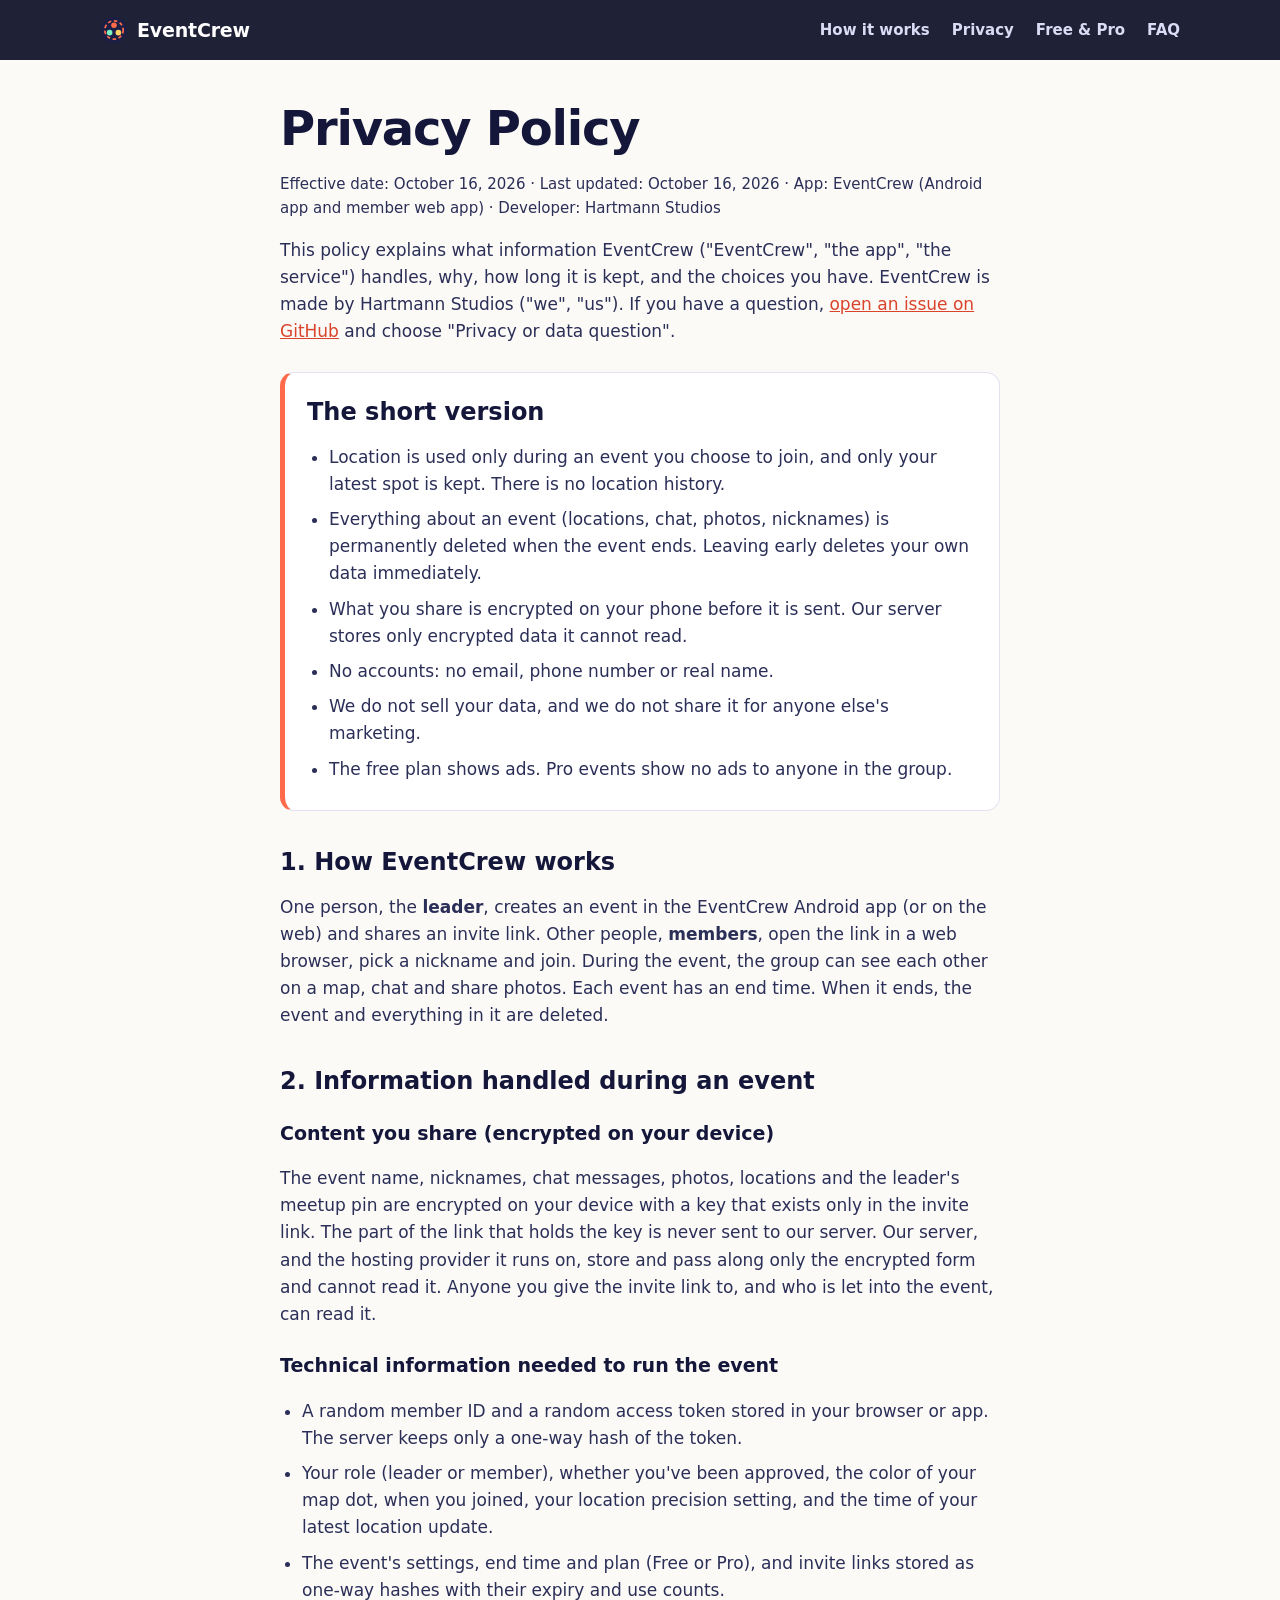
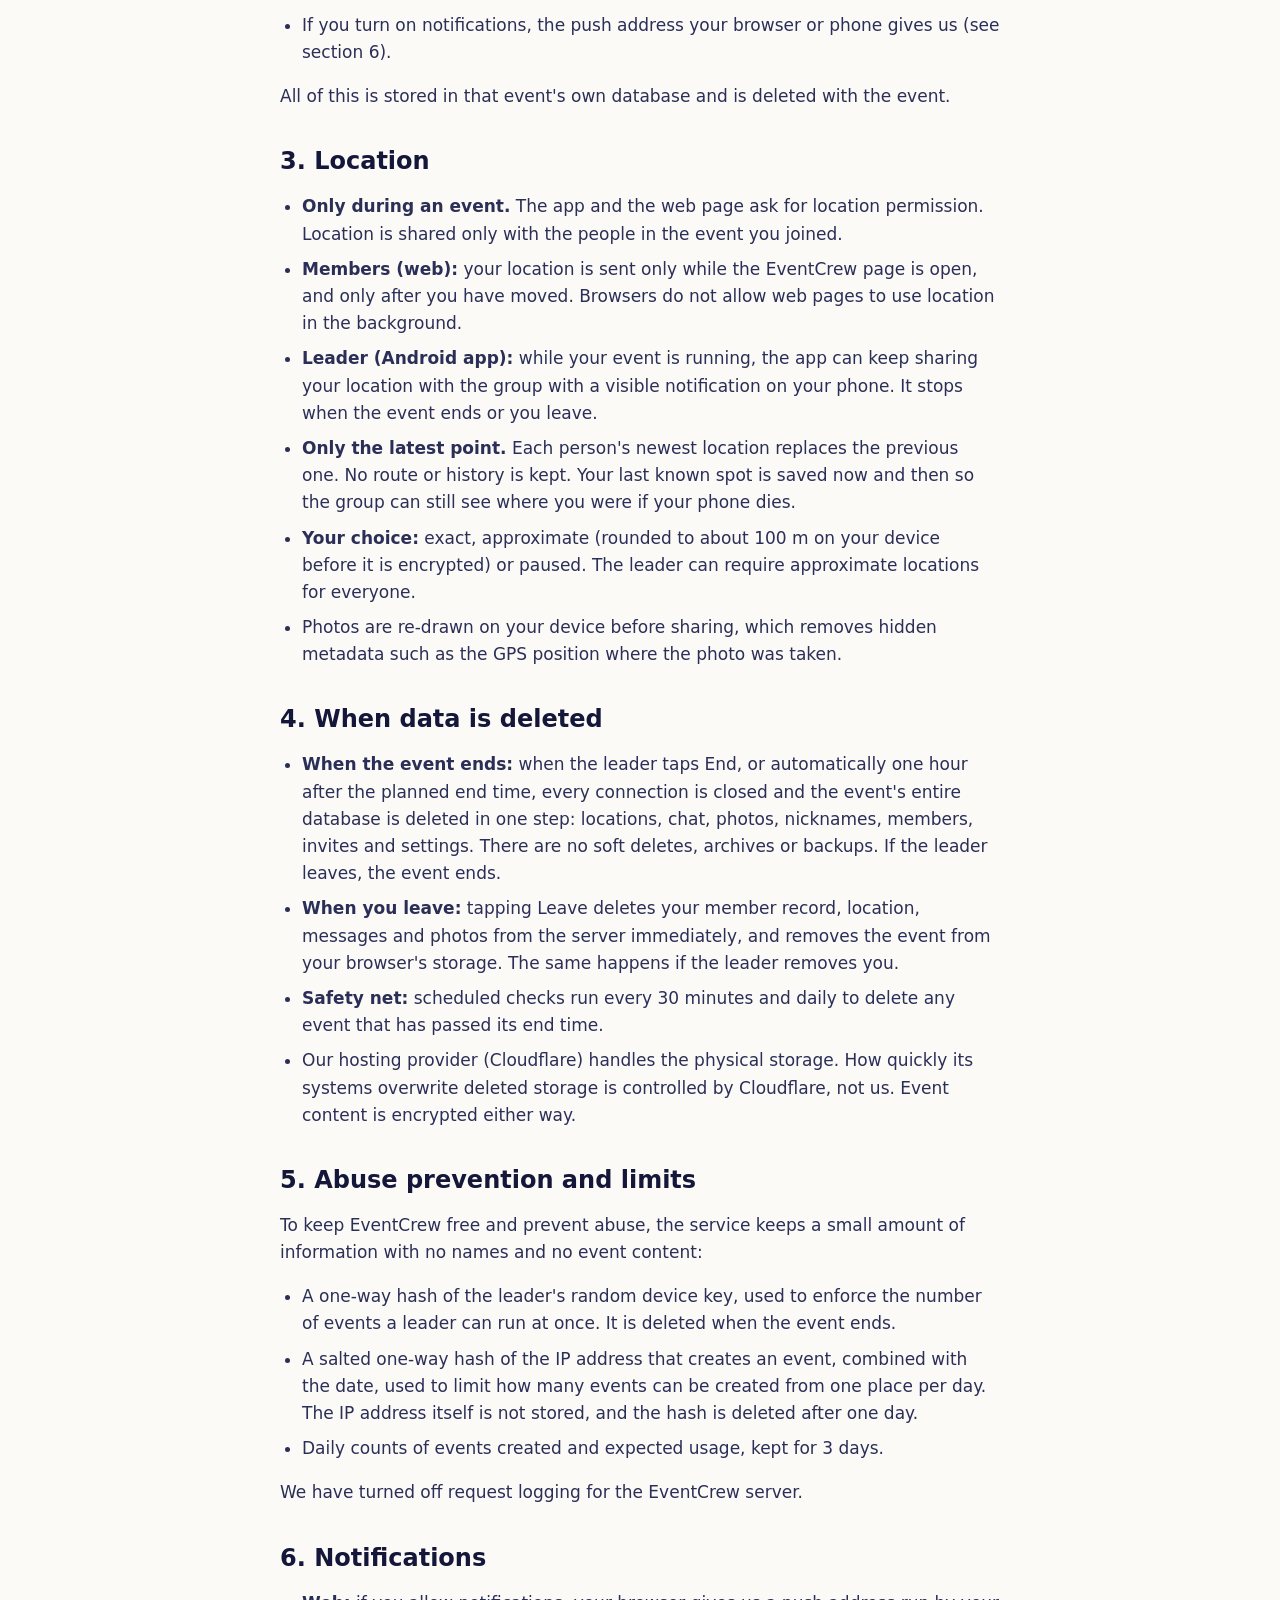
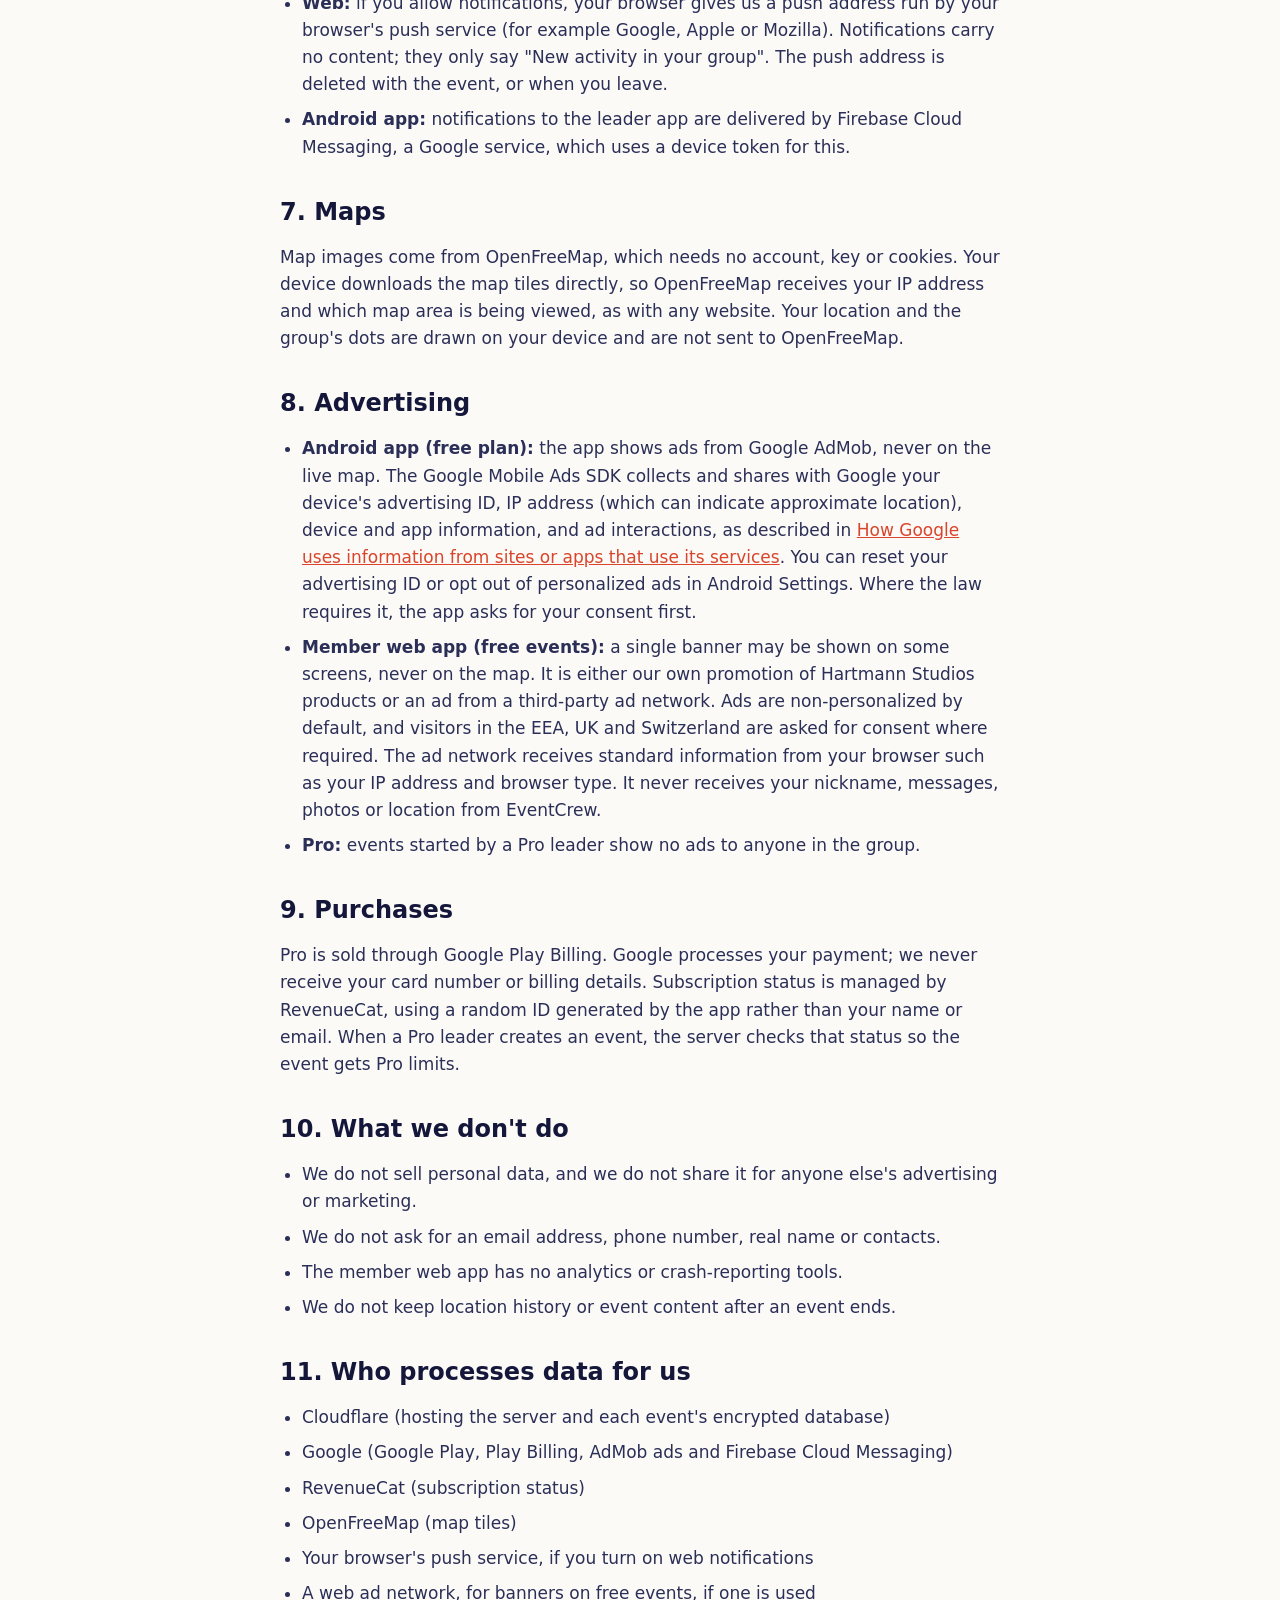
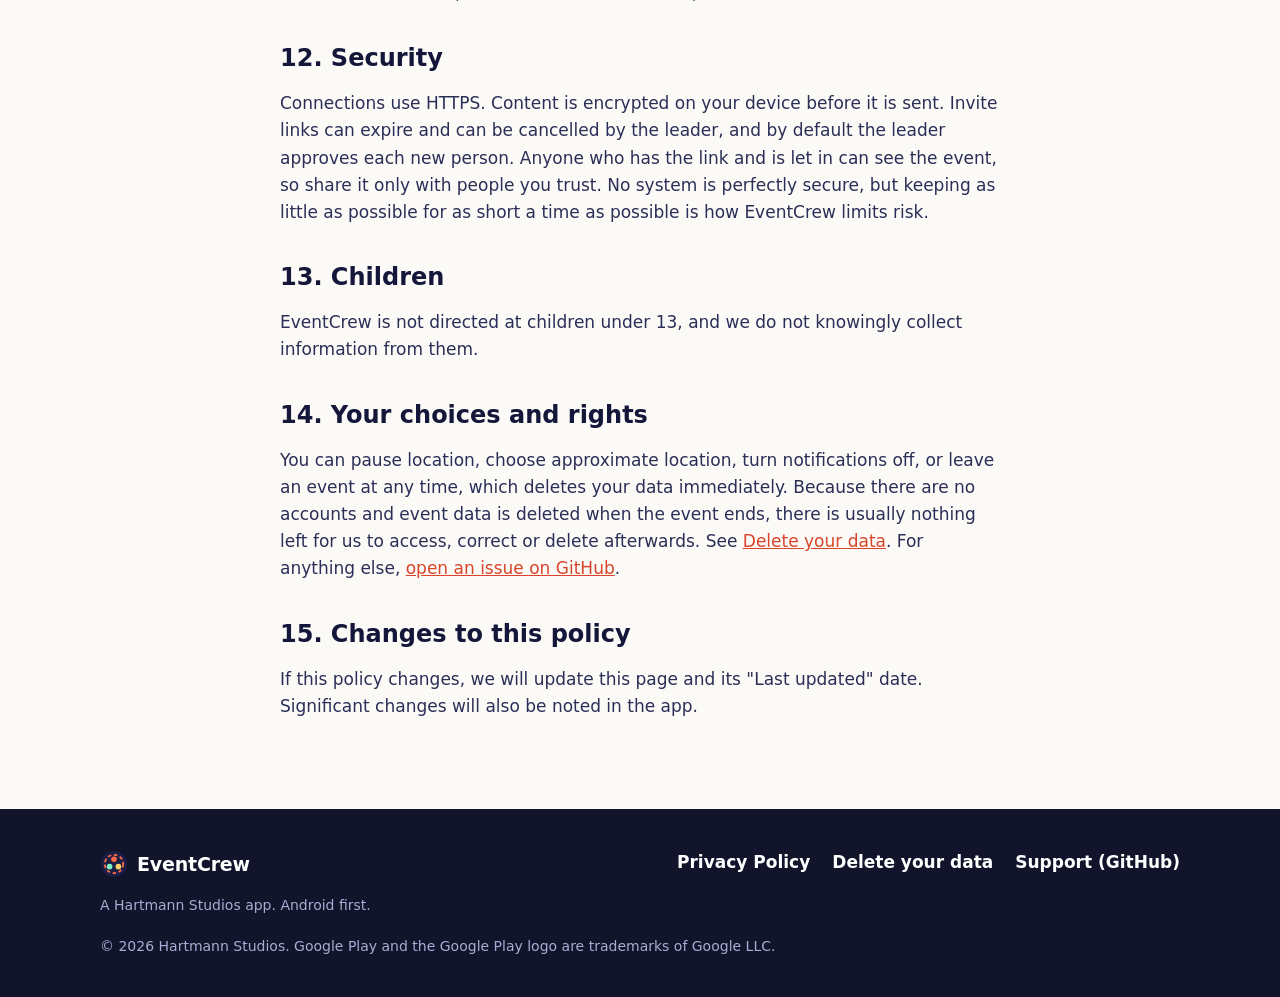
==== privacy/index.html @ 31db3fdc "Add EventCrew website, privacy policy and issue templates" ====
<!doctype html>
<html lang="en">
<head>
<meta charset="utf-8">
<meta name="viewport" content="width=device-width, initial-scale=1">
<title>Privacy Policy | EventCrew</title>
<meta name="description" content="How EventCrew handles location, chat and photos: used only during an event, encrypted on your device, and permanently deleted when the event ends.">
<meta name="theme-color" content="#11142b">
<meta property="og:title" content="Privacy Policy | EventCrew">
<meta property="og:description" content="How EventCrew handles location, chat and photos: used only during an event, encrypted on your device, and permanently deleted when the event ends.">
<meta property="og:type" content="website">
<meta property="og:url" content="https://eventcrew.sites.tab.bot/privacy/">
<meta property="og:image" content="https://eventcrew.sites.tab.bot/og.png">
<meta name="twitter:card" content="summary_large_image">
<link rel="icon" href="../favicon.svg" type="image/svg+xml">
<link rel="stylesheet" href="../styles.css">
</head>
<body>
<a class="skip" href="#main">Skip to content</a>
<header class="site-header">
  <div class="wrap bar">
    <a class="brand" href="../"><svg class="logo-mark" viewBox="0 0 32 32" aria-hidden="true" width="28" height="28"><circle cx="16" cy="16" r="15" fill="#1b1f45"/><circle cx="16" cy="16" r="10.5" fill="none" stroke="#ff6b4a" stroke-width="2" stroke-dasharray="4 3"/><circle cx="16" cy="10.5" r="3.2" fill="#ff6b4a"/><circle cx="11" cy="19" r="3.2" fill="#7cf2c4"/><circle cx="21" cy="19" r="3.2" fill="#ffd166"/></svg><span>EventCrew</span></a>
    <nav aria-label="Main">
      <a href="../#how">How it works</a>
      <a href="../#privacy">Privacy</a>
      <a href="../#plans">Free &amp; Pro</a>
      <a href="../#faq">FAQ</a>
    </nav>
  </div>
</header>
<main id="main" class="doc">
<div class="wrap narrow">
<h1>Privacy Policy</h1>
<p class="meta">Effective date: October 16, 2026 · Last updated: October 16, 2026 · App: EventCrew (Android app and member web app) · Developer: Hartmann Studios</p>

<p>This policy explains what information EventCrew ("EventCrew", "the app", "the service") handles, why, how long it is kept, and the choices you have. EventCrew is made by Hartmann Studios ("we", "us"). If you have a question, <a href="https://github.com/chartmann1590/eventcrew-site/issues/new/choose" rel="noopener">open an issue on GitHub</a> and choose "Privacy or data question".</p>

<div class="summary">
<h2>The short version</h2>
<ul>
<li>Location is used only during an event you choose to join, and only your latest spot is kept. There is no location history.</li>
<li>Everything about an event (locations, chat, photos, nicknames) is permanently deleted when the event ends. Leaving early deletes your own data immediately.</li>
<li>What you share is encrypted on your phone before it is sent. Our server stores only encrypted data it cannot read.</li>
<li>No accounts: no email, phone number or real name.</li>
<li>We do not sell your data, and we do not share it for anyone else's marketing.</li>
<li>The free plan shows ads. Pro events show no ads to anyone in the group.</li>
</ul>
</div>

<h2>1. How EventCrew works</h2>
<p>One person, the <strong>leader</strong>, creates an event in the EventCrew Android app (or on the web) and shares an invite link. Other people, <strong>members</strong>, open the link in a web browser, pick a nickname and join. During the event, the group can see each other on a map, chat and share photos. Each event has an end time. When it ends, the event and everything in it are deleted.</p>

<h2>2. Information handled during an event</h2>
<h3>Content you share (encrypted on your device)</h3>
<p>The event name, nicknames, chat messages, photos, locations and the leader's meetup pin are encrypted on your device with a key that exists only in the invite link. The part of the link that holds the key is never sent to our server. Our server, and the hosting provider it runs on, store and pass along only the encrypted form and cannot read it. Anyone you give the invite link to, and who is let into the event, can read it.</p>
<h3>Technical information needed to run the event</h3>
<ul>
<li>A random member ID and a random access token stored in your browser or app. The server keeps only a one-way hash of the token.</li>
<li>Your role (leader or member), whether you've been approved, the color of your map dot, when you joined, your location precision setting, and the time of your latest location update.</li>
<li>The event's settings, end time and plan (Free or Pro), and invite links stored as one-way hashes with their expiry and use counts.</li>
<li>If you turn on notifications, the push address your browser or phone gives us (see section 6).</li>
</ul>
<p>All of this is stored in that event's own database and is deleted with the event.</p>

<h2>3. Location</h2>
<ul>
<li><strong>Only during an event.</strong> The app and the web page ask for location permission. Location is shared only with the people in the event you joined.</li>
<li><strong>Members (web):</strong> your location is sent only while the EventCrew page is open, and only after you have moved. Browsers do not allow web pages to use location in the background.</li>
<li><strong>Leader (Android app):</strong> while your event is running, the app can keep sharing your location with the group with a visible notification on your phone. It stops when the event ends or you leave.</li>
<li><strong>Only the latest point.</strong> Each person's newest location replaces the previous one. No route or history is kept. Your last known spot is saved now and then so the group can still see where you were if your phone dies.</li>
<li><strong>Your choice:</strong> exact, approximate (rounded to about 100 m on your device before it is encrypted) or paused. The leader can require approximate locations for everyone.</li>
<li>Photos are re-drawn on your device before sharing, which removes hidden metadata such as the GPS position where the photo was taken.</li>
</ul>

<h2>4. When data is deleted</h2>
<ul>
<li><strong>When the event ends:</strong> when the leader taps End, or automatically one hour after the planned end time, every connection is closed and the event's entire database is deleted in one step: locations, chat, photos, nicknames, members, invites and settings. There are no soft deletes, archives or backups. If the leader leaves, the event ends.</li>
<li><strong>When you leave:</strong> tapping Leave deletes your member record, location, messages and photos from the server immediately, and removes the event from your browser's storage. The same happens if the leader removes you.</li>
<li><strong>Safety net:</strong> scheduled checks run every 30 minutes and daily to delete any event that has passed its end time.</li>
<li>Our hosting provider (Cloudflare) handles the physical storage. How quickly its systems overwrite deleted storage is controlled by Cloudflare, not us. Event content is encrypted either way.</li>
</ul>

<h2>5. Abuse prevention and limits</h2>
<p>To keep EventCrew free and prevent abuse, the service keeps a small amount of information with no names and no event content:</p>
<ul>
<li>A one-way hash of the leader's random device key, used to enforce the number of events a leader can run at once. It is deleted when the event ends.</li>
<li>A salted one-way hash of the IP address that creates an event, combined with the date, used to limit how many events can be created from one place per day. The IP address itself is not stored, and the hash is deleted after one day.</li>
<li>Daily counts of events created and expected usage, kept for 3 days.</li>
</ul>
<p>We have turned off request logging for the EventCrew server.</p>

<h2>6. Notifications</h2>
<ul>
<li><strong>Web:</strong> if you allow notifications, your browser gives us a push address run by your browser's push service (for example Google, Apple or Mozilla). Notifications carry no content; they only say "New activity in your group". The push address is deleted with the event, or when you leave.</li>
<li><strong>Android app:</strong> notifications to the leader app are delivered by Firebase Cloud Messaging, a Google service, which uses a device token for this.</li>
</ul>

<h2>7. Maps</h2>
<p>Map images come from OpenFreeMap, which needs no account, key or cookies. Your device downloads the map tiles directly, so OpenFreeMap receives your IP address and which map area is being viewed, as with any website. Your location and the group's dots are drawn on your device and are not sent to OpenFreeMap.</p>

<h2>8. Advertising</h2>
<ul>
<li><strong>Android app (free plan):</strong> the app shows ads from Google AdMob, never on the live map. The Google Mobile Ads SDK collects and shares with Google your device's advertising ID, IP address (which can indicate approximate location), device and app information, and ad interactions, as described in <a href="https://policies.google.com/technologies/partner-sites" rel="noopener">How Google uses information from sites or apps that use its services</a>. You can reset your advertising ID or opt out of personalized ads in Android Settings. Where the law requires it, the app asks for your consent first.</li>
<li><strong>Member web app (free events):</strong> a single banner may be shown on some screens, never on the map. It is either our own promotion of Hartmann Studios products or an ad from a third-party ad network. Ads are non-personalized by default, and visitors in the EEA, UK and Switzerland are asked for consent where required. The ad network receives standard information from your browser such as your IP address and browser type. It never receives your nickname, messages, photos or location from EventCrew.</li>
<li><strong>Pro:</strong> events started by a Pro leader show no ads to anyone in the group.</li>
</ul>

<h2>9. Purchases</h2>
<p>Pro is sold through Google Play Billing. Google processes your payment; we never receive your card number or billing details. Subscription status is managed by RevenueCat, using a random ID generated by the app rather than your name or email. When a Pro leader creates an event, the server checks that status so the event gets Pro limits.</p>

<h2>10. What we don't do</h2>
<ul>
<li>We do not sell personal data, and we do not share it for anyone else's advertising or marketing.</li>
<li>We do not ask for an email address, phone number, real name or contacts.</li>
<li>The member web app has no analytics or crash-reporting tools.</li>
<li>We do not keep location history or event content after an event ends.</li>
</ul>

<h2>11. Who processes data for us</h2>
<ul>
<li>Cloudflare (hosting the server and each event's encrypted database)</li>
<li>Google (Google Play, Play Billing, AdMob ads and Firebase Cloud Messaging)</li>
<li>RevenueCat (subscription status)</li>
<li>OpenFreeMap (map tiles)</li>
<li>Your browser's push service, if you turn on web notifications</li>
<li>A web ad network, for banners on free events, if one is used</li>
</ul>

<h2>12. Security</h2>
<p>Connections use HTTPS. Content is encrypted on your device before it is sent. Invite links can expire and can be cancelled by the leader, and by default the leader approves each new person. Anyone who has the link and is let in can see the event, so share it only with people you trust. No system is perfectly secure, but keeping as little as possible for as short a time as possible is how EventCrew limits risk.</p>

<h2>13. Children</h2>
<p>EventCrew is not directed at children under 13, and we do not knowingly collect information from them.</p>

<h2>14. Your choices and rights</h2>
<p>You can pause location, choose approximate location, turn notifications off, or leave an event at any time, which deletes your data immediately. Because there are no accounts and event data is deleted when the event ends, there is usually nothing left for us to access, correct or delete afterwards. See <a href="../delete/">Delete your data</a>. For anything else, <a href="https://github.com/chartmann1590/eventcrew-site/issues/new/choose" rel="noopener">open an issue on GitHub</a>.</p>

<h2>15. Changes to this policy</h2>
<p>If this policy changes, we will update this page and its "Last updated" date. Significant changes will also be noted in the app.</p>
</div>
</main>
<footer class="site-footer">
  <div class="wrap foot">
    <div>
      <a class="brand" href="../"><svg class="logo-mark" viewBox="0 0 32 32" aria-hidden="true" width="28" height="28"><circle cx="16" cy="16" r="15" fill="#1b1f45"/><circle cx="16" cy="16" r="10.5" fill="none" stroke="#ff6b4a" stroke-width="2" stroke-dasharray="4 3"/><circle cx="16" cy="10.5" r="3.2" fill="#ff6b4a"/><circle cx="11" cy="19" r="3.2" fill="#7cf2c4"/><circle cx="21" cy="19" r="3.2" fill="#ffd166"/></svg><span>EventCrew</span></a>
      <p class="small">A Hartmann Studios app. Android first.</p>
    </div>
    <nav aria-label="Footer">
      <a href="../privacy/">Privacy Policy</a>
      <a href="../delete/">Delete your data</a>
      <a href="https://github.com/chartmann1590/eventcrew-site/issues/new/choose" rel="noopener">Support (GitHub)</a>
    </nav>
    <p class="small copy">© 2026 Hartmann Studios. Google Play and the Google Play logo are trademarks of Google LLC.</p>
  </div>
</footer>
</body>
</html>
---- styles.css ----
:root{--ink:#14173a;--muted:#4a4f7a;--bg:#fbfaf7;--night:#11142b;--night2:#1b1f45;--coral:#ff6b4a;--coral-d:#d9442a;--mint:#7cf2c4;--sun:#ffd166;--line:#e4e2f0;--radius:18px}
*{box-sizing:border-box}
html{scroll-behavior:smooth;-webkit-text-size-adjust:100%}
body{margin:0;font-family:system-ui,-apple-system,"Segoe UI",Roboto,"Helvetica Neue",Arial,sans-serif;color:var(--ink);background:var(--bg);line-height:1.6;font-size:17px}
img,svg{max-width:100%;height:auto}
h1,h2,h3{text-wrap:balance}
a{color:var(--coral-d)}
a:focus-visible,summary:focus-visible,.btn:focus-visible{outline:3px solid var(--sun);outline-offset:3px;border-radius:6px}
.wrap{max-width:1120px;margin:0 auto;padding:0 20px}
.narrow{max-width:760px}
.center{text-align:center}
.skip{position:absolute;left:-999px;top:8px;background:#fff;color:var(--ink);padding:8px 14px;border-radius:8px;z-index:20}
.skip:focus{left:8px}
.sr-only{position:absolute;width:1px;height:1px;overflow:hidden;clip:rect(0 0 0 0);white-space:nowrap}
.site-header{position:sticky;top:0;z-index:10;background:rgba(17,20,43,.94);backdrop-filter:saturate(1.4) blur(8px);-webkit-backdrop-filter:saturate(1.4) blur(8px)}
.bar{display:flex;align-items:center;justify-content:space-between;gap:12px;min-height:60px}
.brand{display:inline-flex;align-items:center;gap:9px;color:#fff;text-decoration:none;font-weight:800;font-size:19px;letter-spacing:-.01em}
.site-header nav{display:flex;gap:22px}
.site-header nav a{color:#d9dcf5;text-decoration:none;font-weight:600;font-size:15px}
.site-header nav a:hover{color:#fff}
@media (max-width:720px){.site-header nav{display:none}}
.hero{background:radial-gradient(1200px 500px at 85% -10%,#3a2a6b 0%,transparent 60%),radial-gradient(800px 400px at -10% 110%,#5a2340 0%,transparent 60%),var(--night);color:#fff;padding:48px 0 56px;overflow:hidden}
.hero-grid{display:grid;grid-template-columns:1.15fr .85fr;gap:40px;align-items:center}
.eyebrow{text-transform:uppercase;letter-spacing:.08em;font-size:13px;font-weight:700;color:var(--mint);margin:0 0 12px}
h1{font-size:clamp(38px,6.4vw,64px);line-height:1.04;letter-spacing:-.025em;margin:0 0 18px}
.hero h1{color:#fff}
.lede{font-size:clamp(18px,2.2vw,21px);color:#d9dcf5;max-width:36em;margin:0 0 28px}
.cta-row{display:flex;flex-wrap:wrap;gap:14px;align-items:center}
.play-badge{display:inline-flex;align-items:center;gap:10px;background:#000;color:#fff;border:1.5px solid #8a8fb8;border-radius:12px;padding:8px 18px 8px 14px;line-height:1.1}
.play-badge small{display:block;font-size:11px;letter-spacing:.04em;text-transform:uppercase;color:#cfd2ee}
.play-badge b{display:block;font-size:20px;font-weight:700}
.btn{display:inline-block;padding:13px 20px;border-radius:12px;font-weight:700;text-decoration:none}
.btn.ghost{color:#fff;border:1.5px solid rgba(255,255,255,.4)}
.btn.ghost:hover{background:rgba(255,255,255,.08)}
.note{font-size:15px;color:#b9bde0;margin:20px 0 0}
.hero-art{display:flex;justify-content:center}
.phone-art{width:100%;max-width:300px;filter:drop-shadow(0 30px 50px rgba(0,0,0,.45));transform:rotate(3deg)}
@media (max-width:860px){.hero-grid{grid-template-columns:1fr;gap:36px}.hero{padding:36px 0 48px}.phone-art{max-width:250px;transform:none}}
.section{padding:72px 0}
.section h2{font-size:clamp(30px,4.2vw,42px);line-height:1.1;letter-spacing:-.02em;margin:0 0 12px}
.section-lede{font-size:19px;color:var(--muted);max-width:40em;margin:0 0 36px}
.section.center .section-lede,.center .section-lede{margin-left:auto;margin-right:auto}
.steps{list-style:none;padding:0;margin:0;display:grid;grid-template-columns:repeat(3,1fr);gap:22px}
.steps li{background:#fff;border:1px solid var(--line);border-radius:var(--radius);padding:26px 24px}
.step-num{display:inline-grid;place-items:center;width:40px;height:40px;border-radius:50%;background:var(--coral);color:#fff;font-weight:800;font-size:18px;margin-bottom:14px}
.steps h3,.card h3{margin:0 0 8px;font-size:21px;line-height:1.25}
.steps p,.card p{margin:0;color:var(--muted)}
@media (max-width:860px){.steps{grid-template-columns:1fr}}
.dark{background:var(--night);color:#fff}
.dark .section-lede{color:#c4c8ea}
.cards{display:grid;grid-template-columns:repeat(3,1fr);gap:18px}
.card{background:var(--night2);border:1px solid #2c3170;border-radius:var(--radius);padding:24px}
.dark .card p{color:#c9cdf0}
.card h3{color:#fff}
.card:nth-child(3n+1) h3::before{background:var(--coral)}
.card:nth-child(3n+2) h3::before{background:var(--mint)}
.card:nth-child(3n) h3::before{background:var(--sun)}
.card h3::before{content:"";display:block;width:28px;height:4px;border-radius:2px;margin-bottom:14px}
@media (max-width:860px){.cards{grid-template-columns:1fr 1fr}}
@media (max-width:560px){.cards{grid-template-columns:1fr}}
.table-wrap{overflow-x:auto;border-radius:var(--radius);border:1px solid var(--line);background:#fff}
.plans{width:100%;border-collapse:collapse;font-size:17px}
.plans th,.plans td{padding:15px 18px;text-align:left;border-bottom:1px solid var(--line);vertical-align:top}
.plans tbody tr:last-child th,.plans tbody tr:last-child td{border-bottom:0}
.plans thead th{font-size:20px;background:#f4f2fb}
.plans thead th.pro{background:var(--night);color:#fff}
.plans td.pro{background:#fff7f4;font-weight:600}
.plans tbody th{font-weight:600;color:var(--muted);width:38%}
.plans .sub{display:block;font-size:14px;font-weight:400;color:var(--muted)}
@media (max-width:480px){.plans{font-size:15px}.plans th,.plans td{padding:12px 10px}.plans thead th{font-size:17px}}
.small{font-size:14px;color:var(--muted)}
.alt{background:#f2f0fa}
details{background:#fff;border:1px solid var(--line);border-radius:14px;margin:0 0 12px;padding:0 20px}
summary{cursor:pointer;font-weight:700;font-size:18px;padding:17px 28px 17px 0;list-style:none;position:relative}
summary::-webkit-details-marker{display:none}
summary::after{content:"+";position:absolute;right:0;top:12px;font-size:26px;font-weight:400;color:var(--coral-d)}
details[open] summary::after{content:"\2212"}
details p{margin:0 0 18px;color:var(--muted)}
.cta-end{text-align:center}
.cta-end .play-badge{margin-top:4px}
.site-footer{background:var(--night);color:#c4c8ea;padding:40px 0}
.foot{display:grid;grid-template-columns:1fr auto;gap:18px 30px;align-items:start}
.foot nav{display:flex;flex-wrap:wrap;gap:10px 22px}
.foot nav a{color:#fff;font-weight:600;text-decoration:none}
.foot nav a:hover{text-decoration:underline}
.site-footer .small{color:#a9add3;margin:8px 0 0}
.foot .copy{grid-column:1/-1;margin:0}
@media (max-width:640px){.foot{grid-template-columns:1fr}}
.doc{padding:44px 0 72px}
.doc h1{font-size:clamp(34px,5vw,48px)}
.doc h2{font-size:24px;margin:36px 0 10px;line-height:1.25}
.doc h3{font-size:19px;margin:22px 0 6px}
.doc p,.doc li{color:#2b2f57}
.doc ul{padding-left:22px}
.doc li{margin:0 0 8px}
.meta{font-size:15px;color:var(--muted)}
.summary{background:#fff;border:1px solid var(--line);border-left:5px solid var(--coral);border-radius:14px;padding:6px 22px 10px;margin:26px 0}
.summary h2{margin-top:18px}
@media (prefers-reduced-motion:reduce){html{scroll-behavior:auto}}
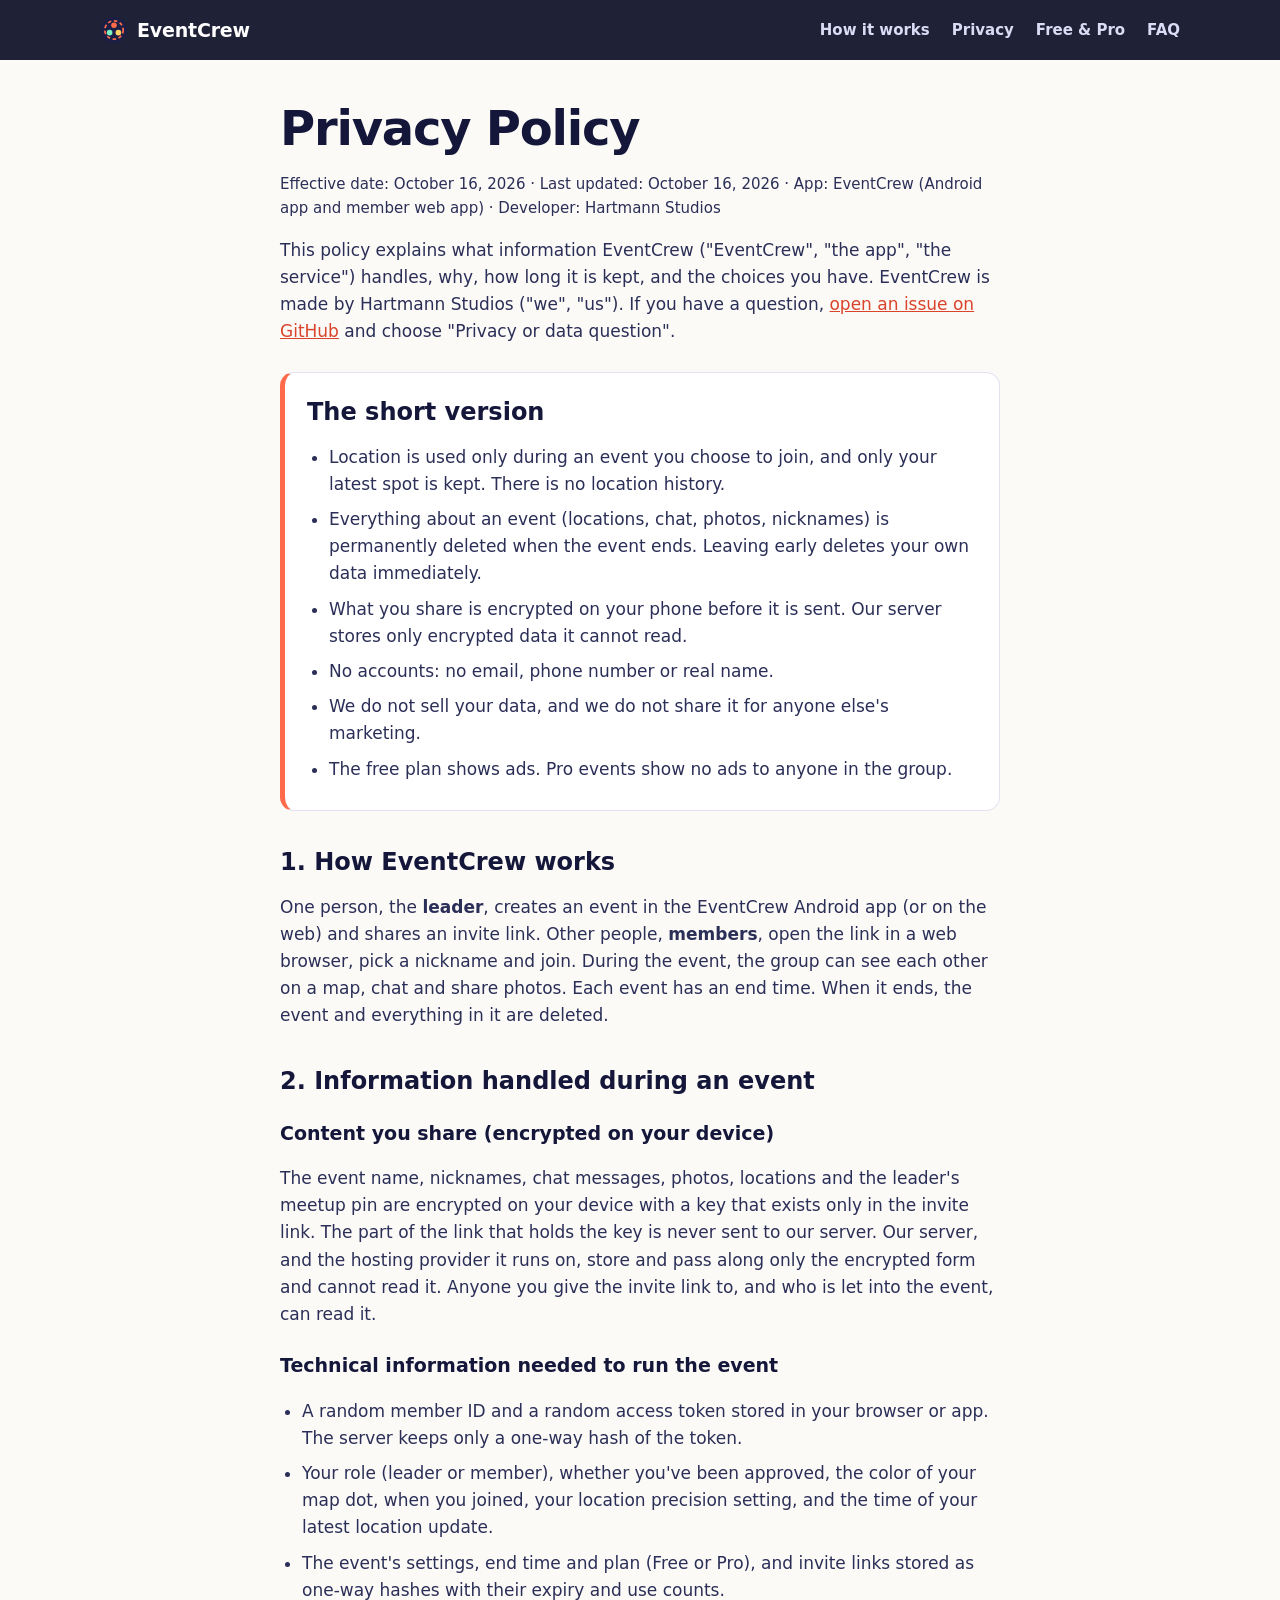
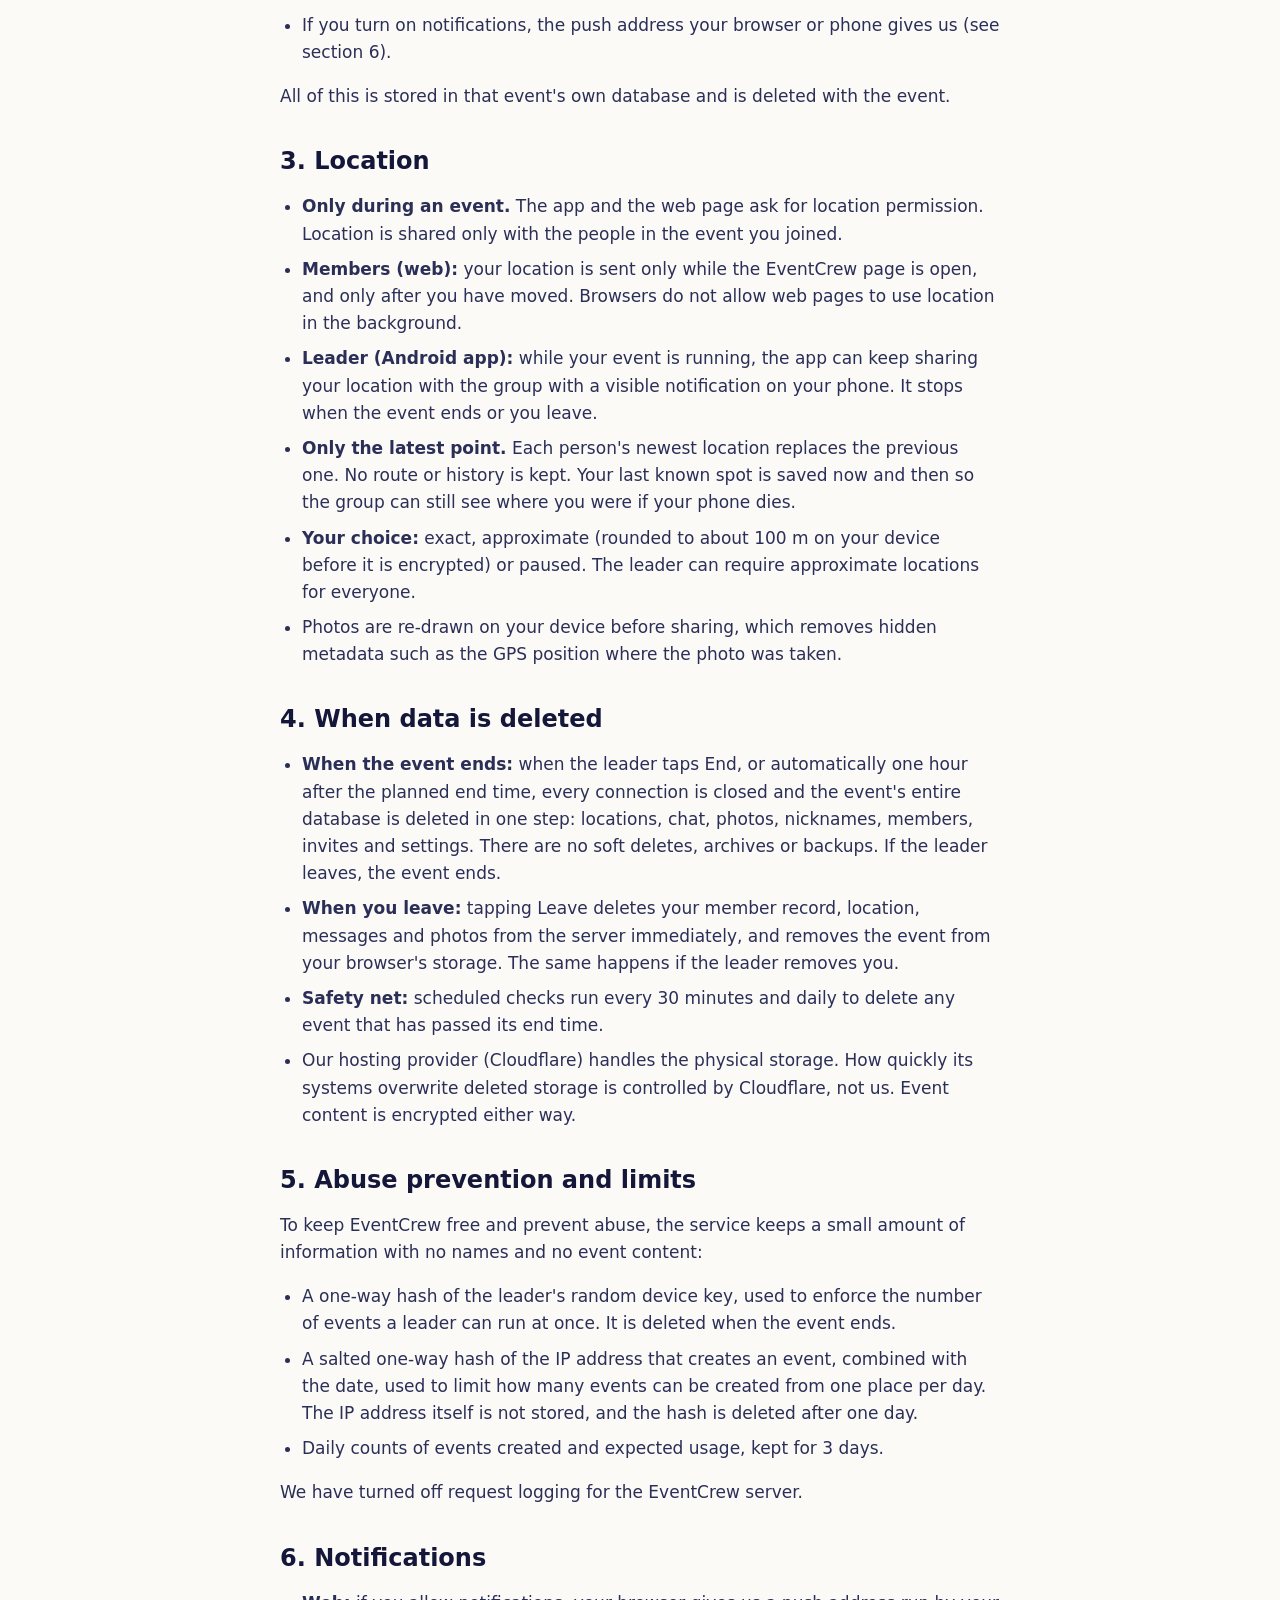
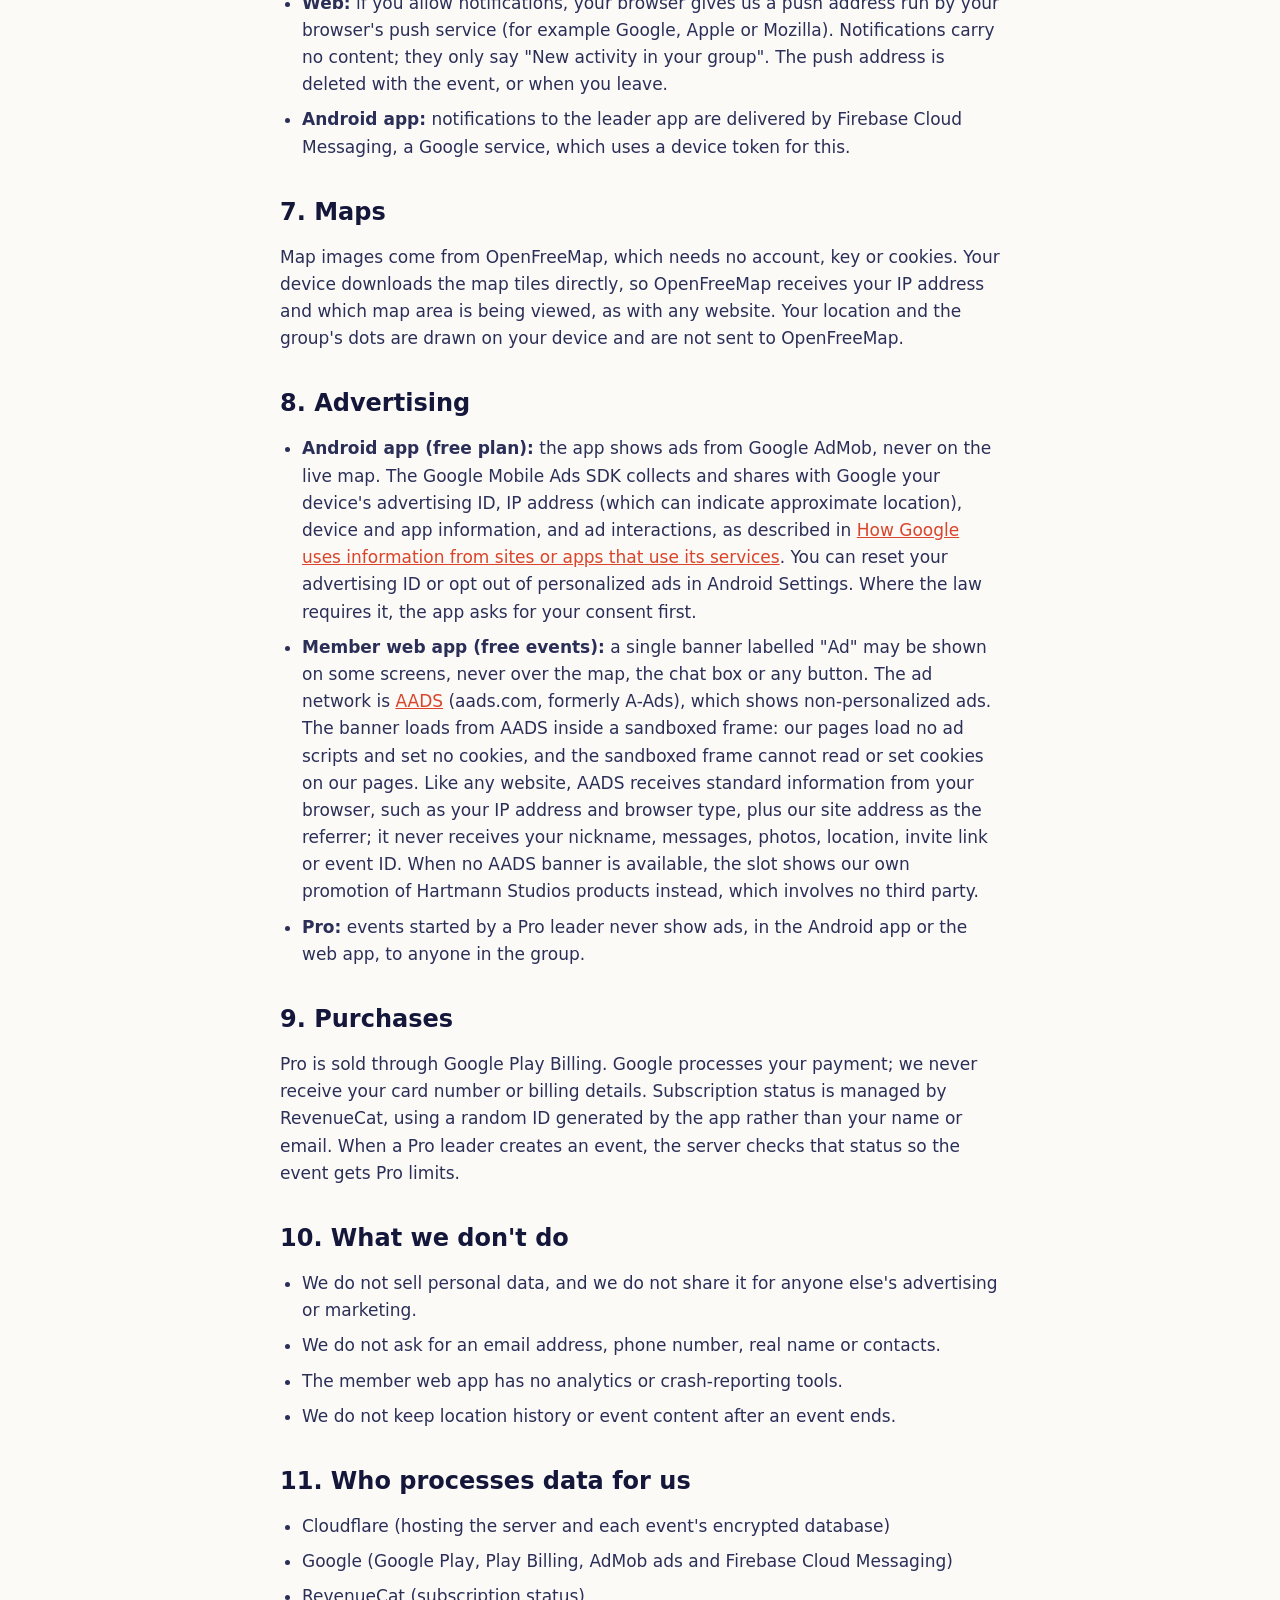
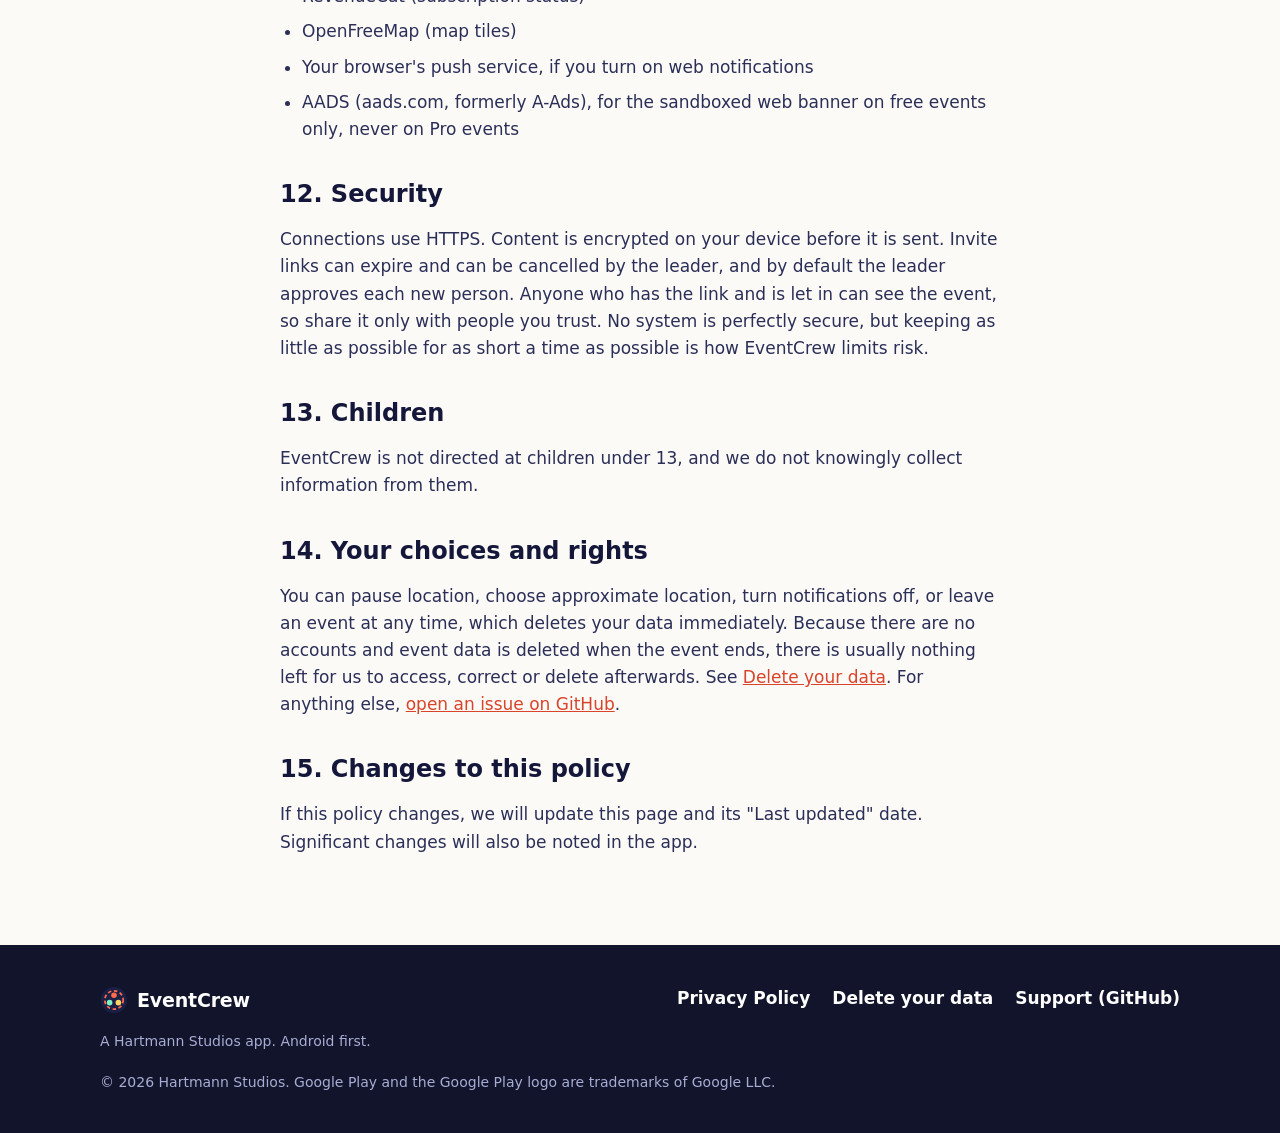
==== commit 97cbedba: "Privacy policy: name AADS as the web ad network" ====
--- a/privacy/index.html
+++ b/privacy/index.html
@@ -101,8 +101,8 @@
 <h2>8. Advertising</h2>
 <ul>
 <li><strong>Android app (free plan):</strong> the app shows ads from Google AdMob, never on the live map. The Google Mobile Ads SDK collects and shares with Google your device's advertising ID, IP address (which can indicate approximate location), device and app information, and ad interactions, as described in <a href="https://policies.google.com/technologies/partner-sites" rel="noopener">How Google uses information from sites or apps that use its services</a>. You can reset your advertising ID or opt out of personalized ads in Android Settings. Where the law requires it, the app asks for your consent first.</li>
-<li><strong>Member web app (free events):</strong> a single banner may be shown on some screens, never on the map. It is either our own promotion of Hartmann Studios products or an ad from a third-party ad network. Ads are non-personalized by default, and visitors in the EEA, UK and Switzerland are asked for consent where required. The ad network receives standard information from your browser such as your IP address and browser type. It never receives your nickname, messages, photos or location from EventCrew.</li>
-<li><strong>Pro:</strong> events started by a Pro leader show no ads to anyone in the group.</li>
+<li><strong>Member web app (free events):</strong> a single banner labelled "Ad" may be shown on some screens, never over the map, the chat box or any button. The ad network is <a href="https://aads.com/" rel="noopener">AADS</a> (aads.com, formerly A-Ads), which shows non-personalized ads. The banner loads from AADS inside a sandboxed frame: our pages load no ad scripts and set no cookies, and the sandboxed frame cannot read or set cookies on our pages. Like any website, AADS receives standard information from your browser, such as your IP address and browser type, plus our site address as the referrer; it never receives your nickname, messages, photos, location, invite link or event ID. When no AADS banner is available, the slot shows our own promotion of Hartmann Studios products instead, which involves no third party.</li>
+<li><strong>Pro:</strong> events started by a Pro leader never show ads, in the Android app or the web app, to anyone in the group.</li>
 </ul>
 
 <h2>9. Purchases</h2>
@@ -123,7 +123,7 @@
 <li>RevenueCat (subscription status)</li>
 <li>OpenFreeMap (map tiles)</li>
 <li>Your browser's push service, if you turn on web notifications</li>
-<li>A web ad network, for banners on free events, if one is used</li>
+<li>AADS (aads.com, formerly A-Ads), for the sandboxed web banner on free events only, never on Pro events</li>
 </ul>
 
 <h2>12. Security</h2>
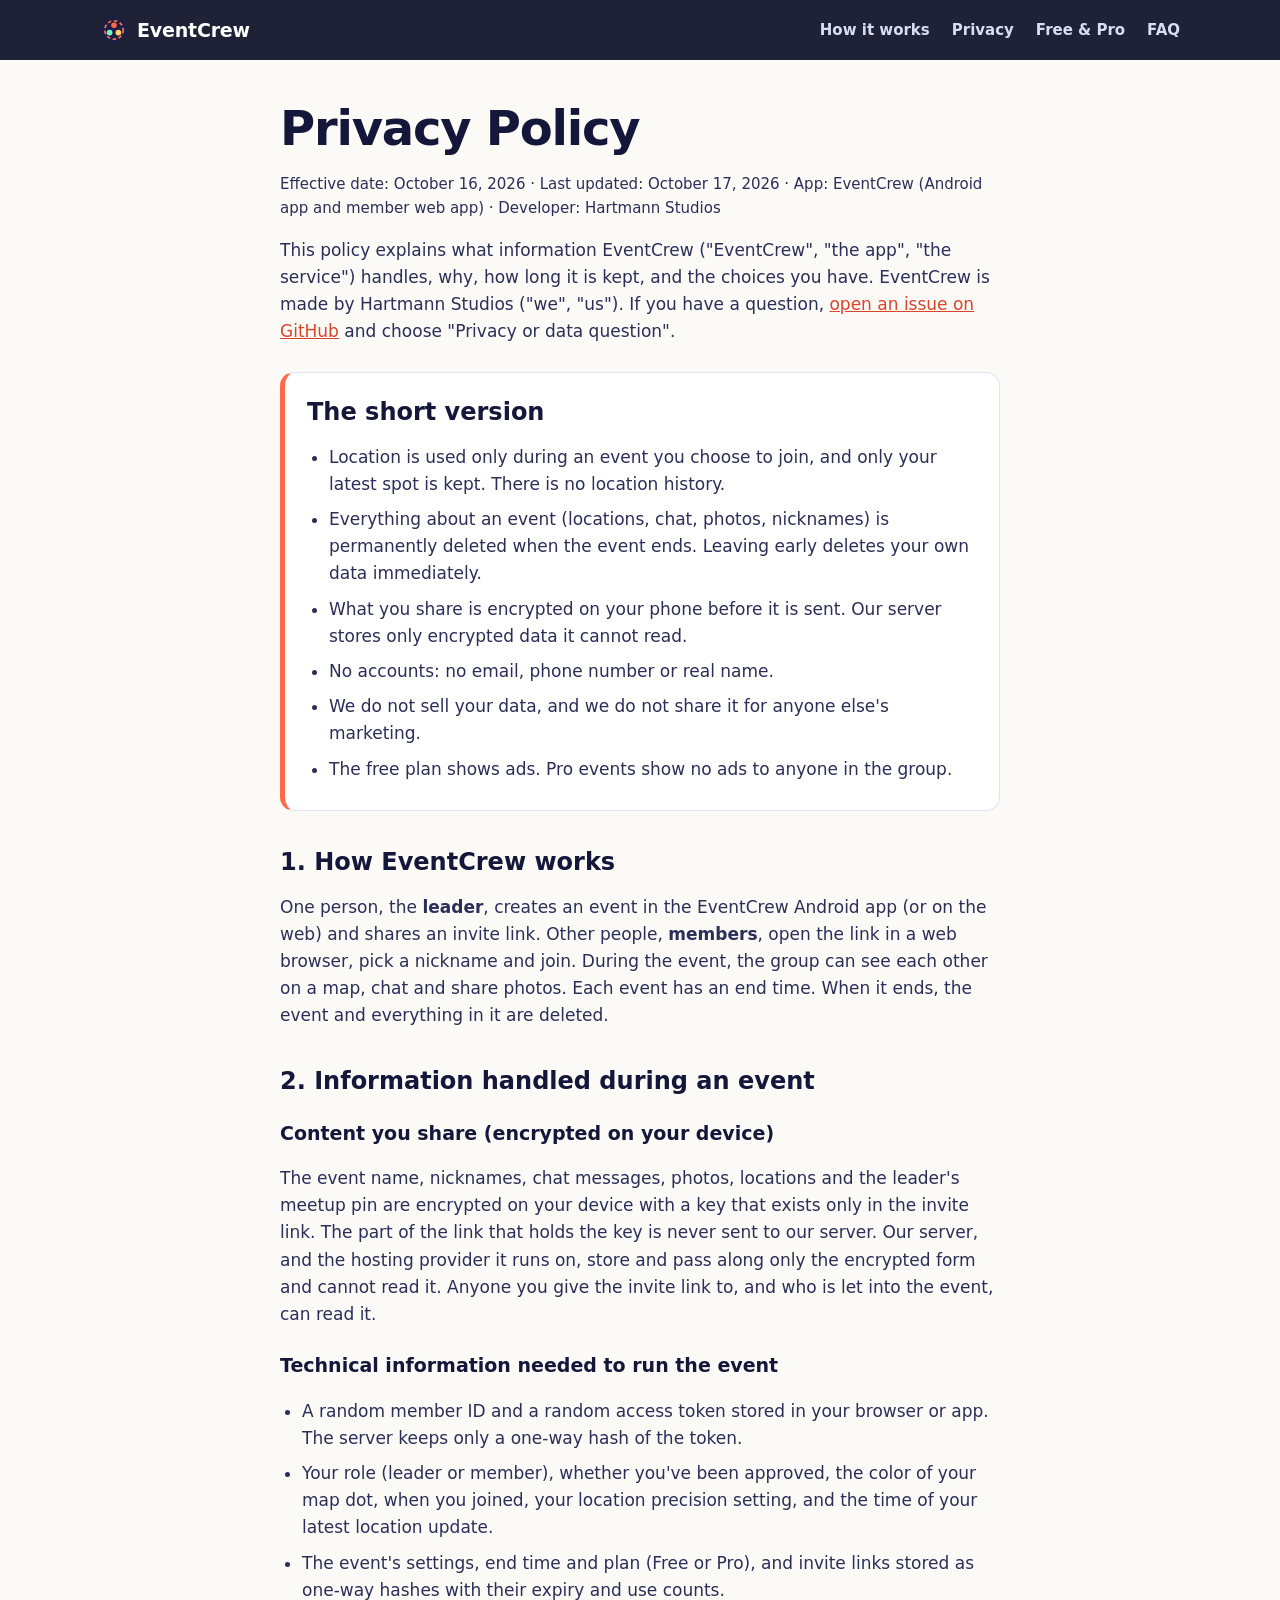
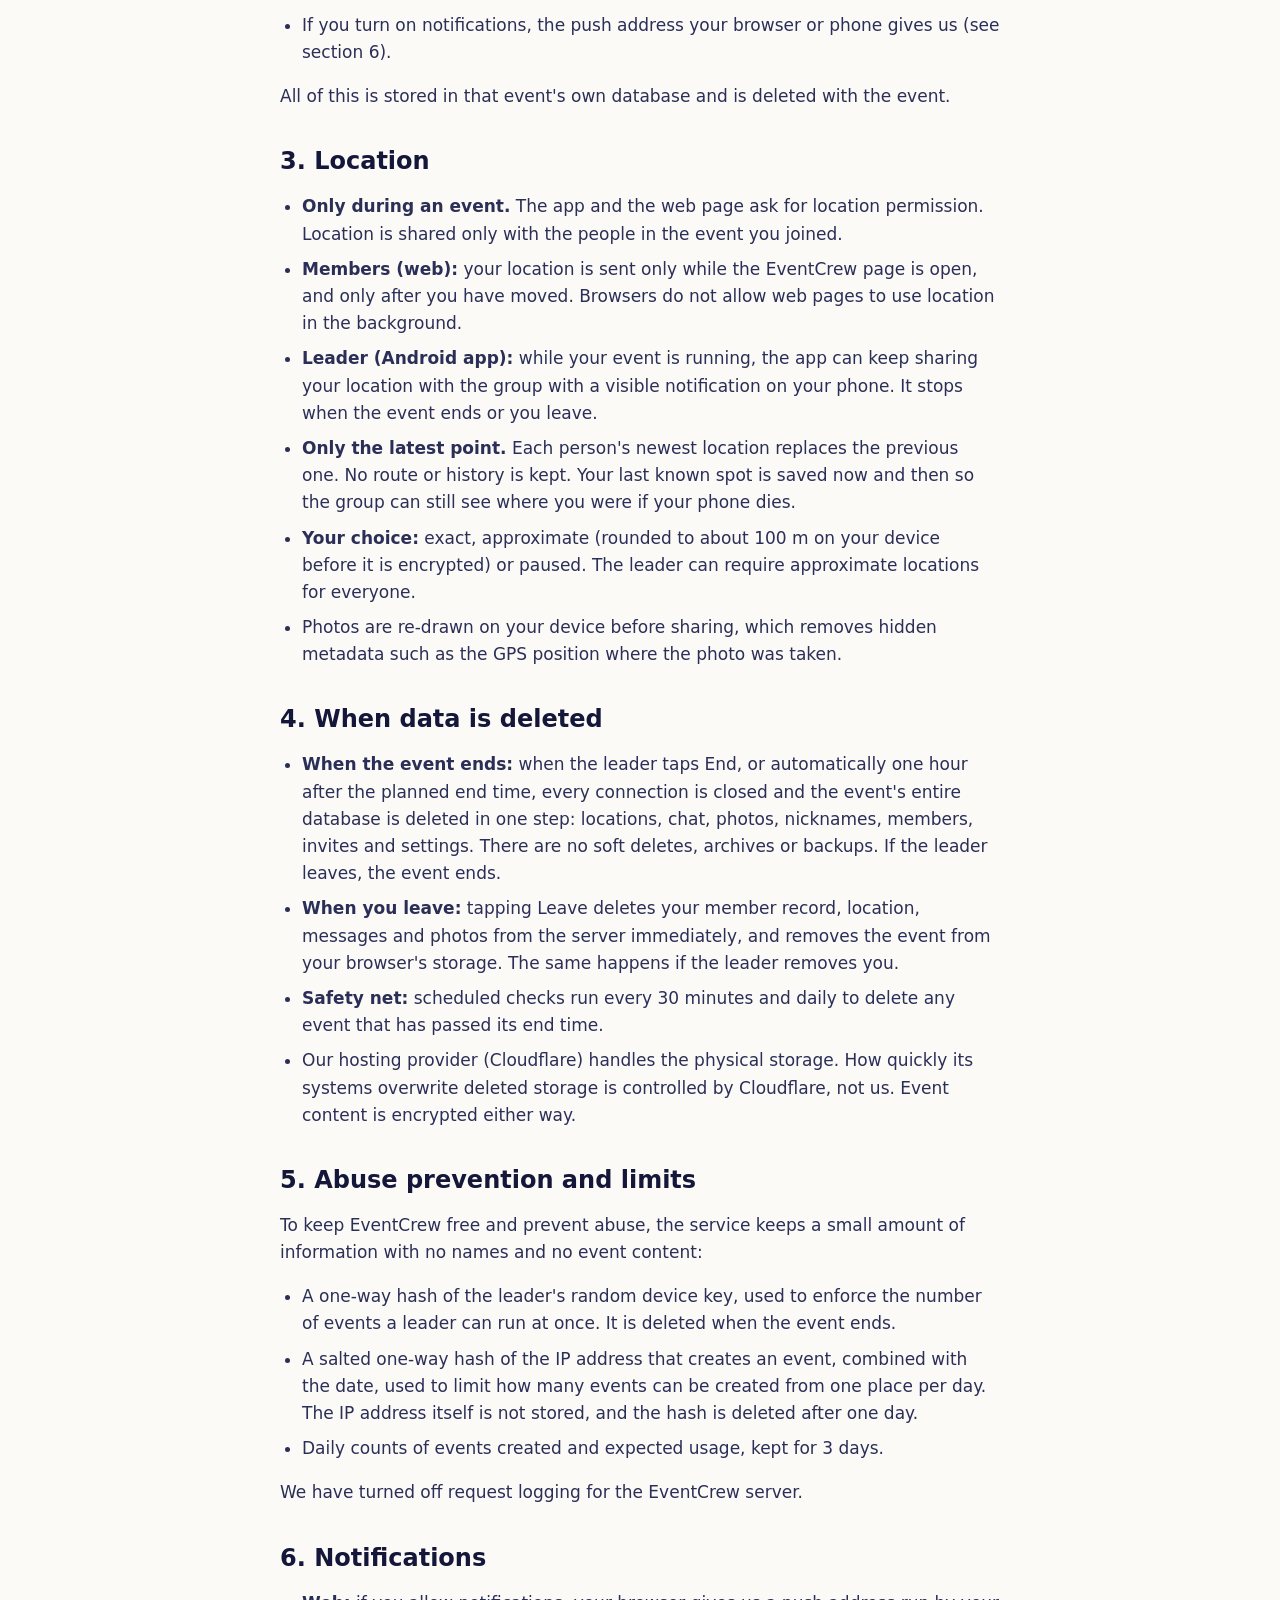
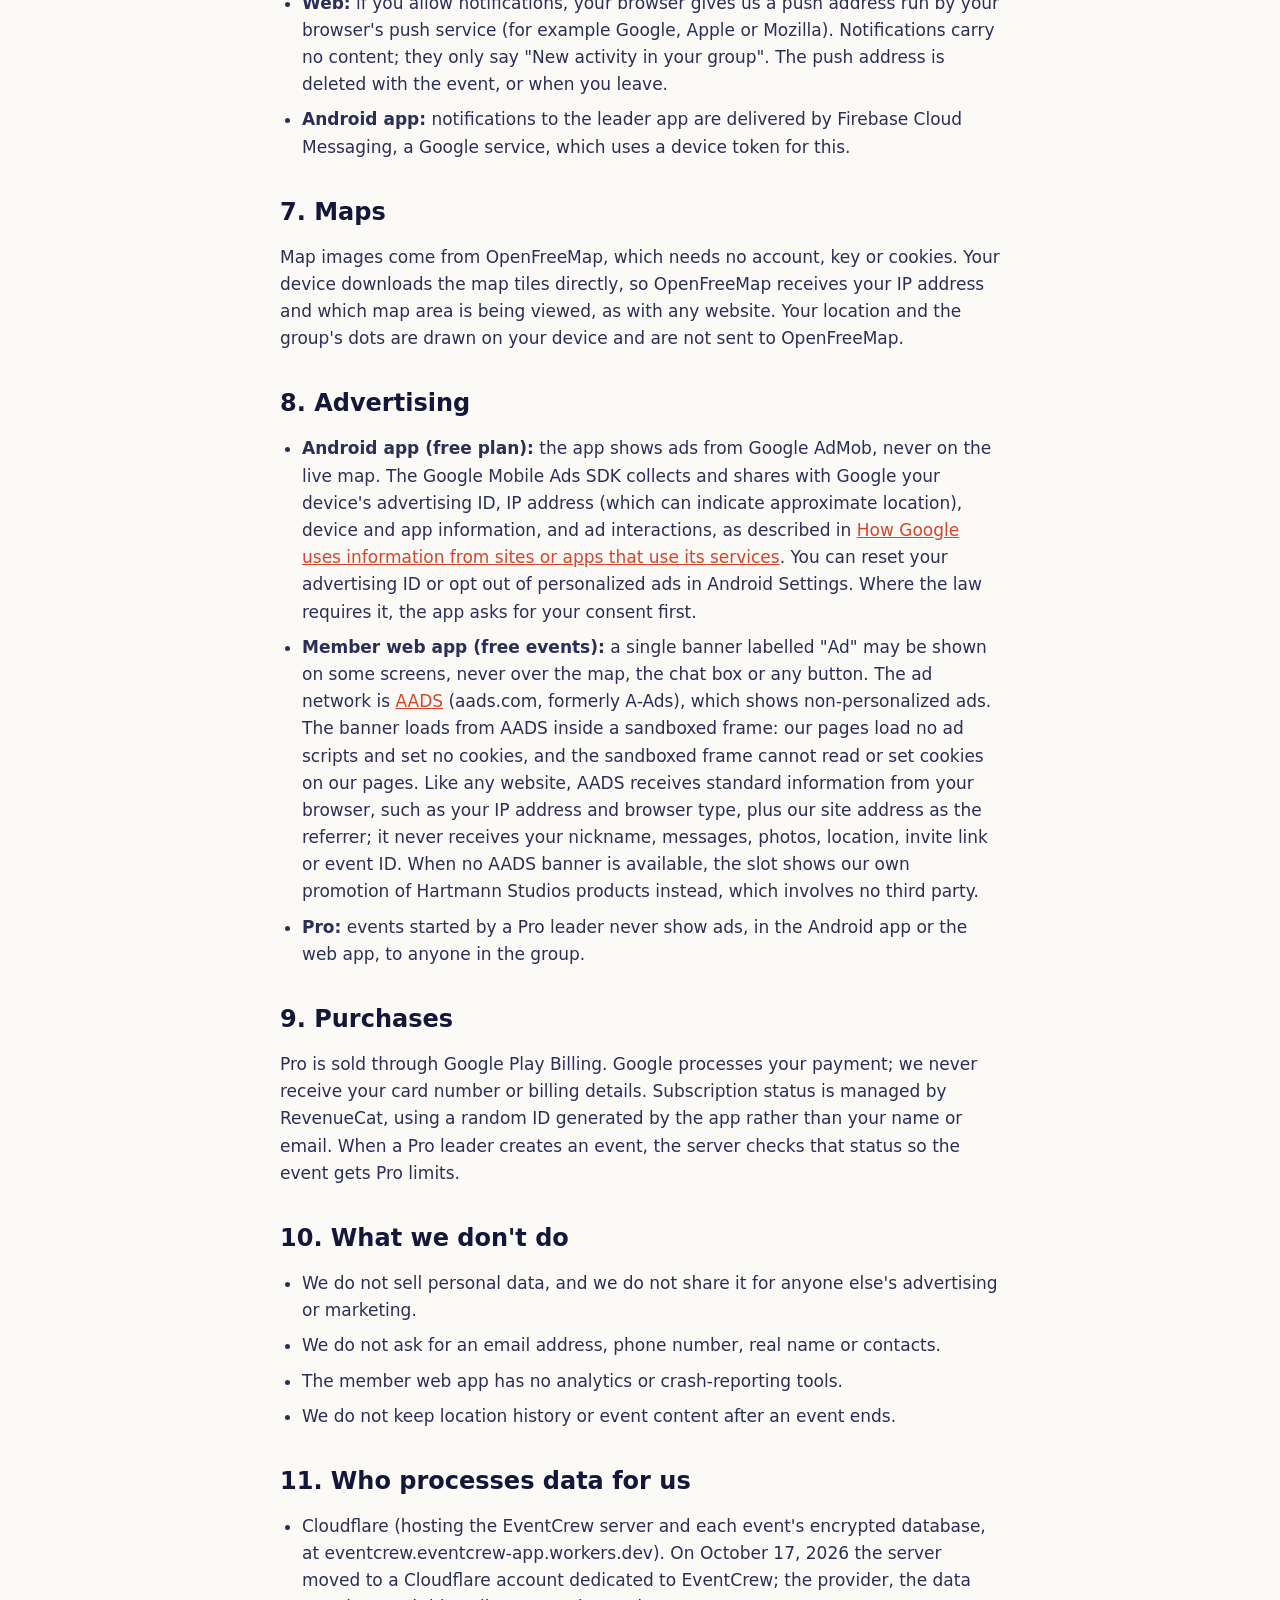
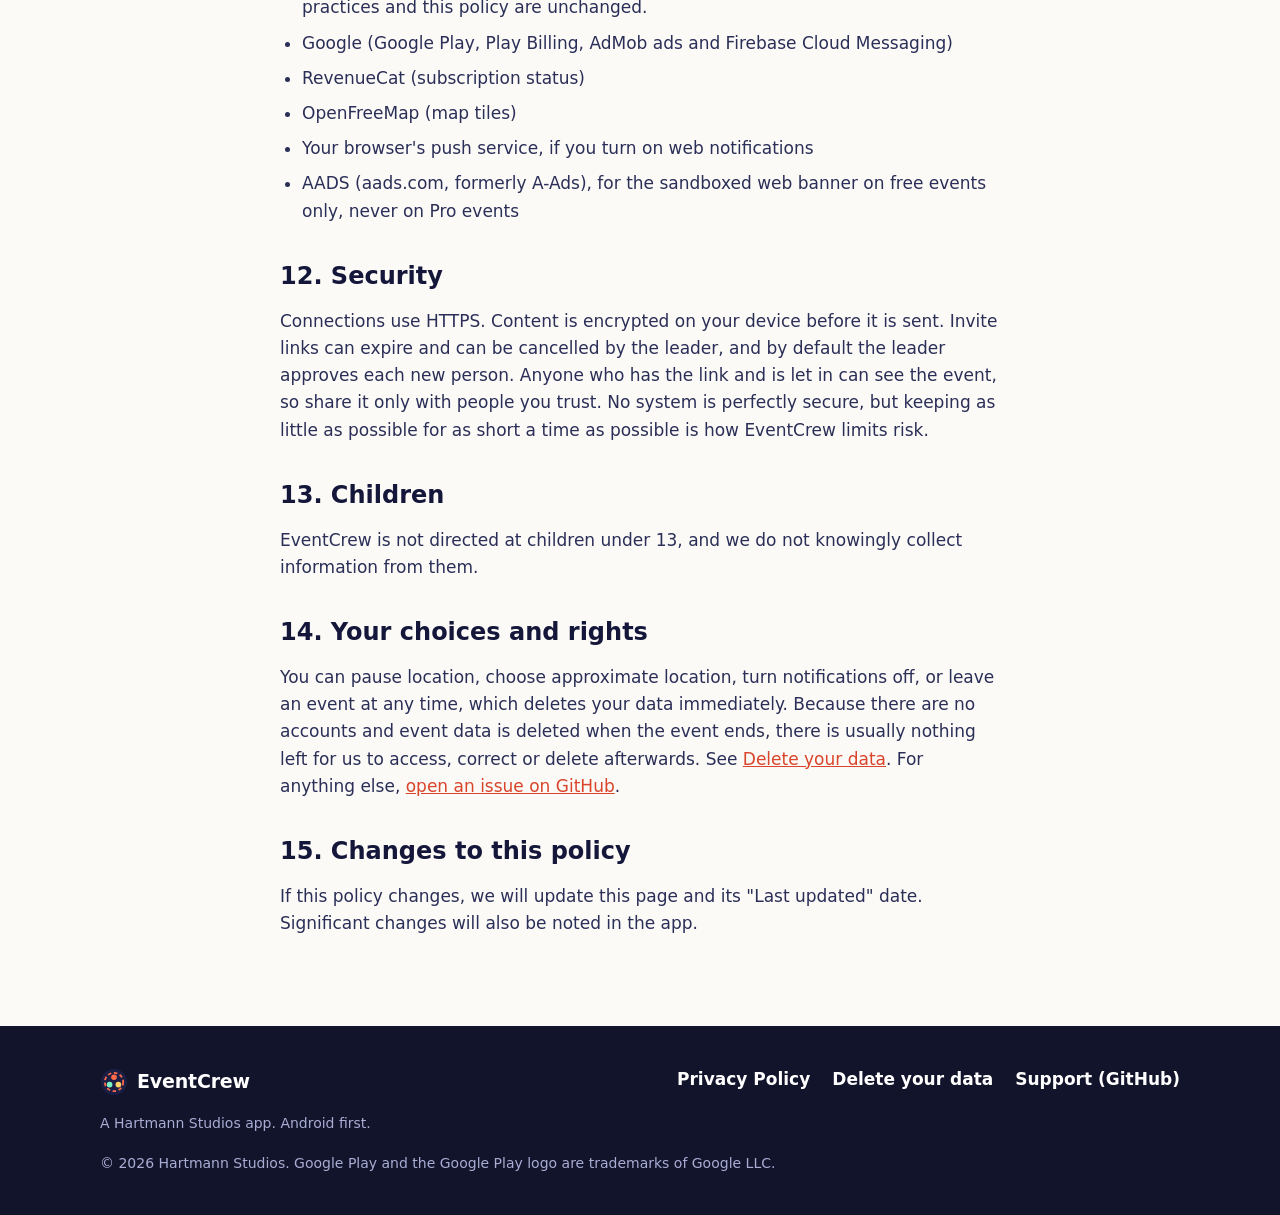
==== commit ce83f33a: "Privacy policy: server now on a dedicated Cloudflare account; add app remote config" ====
--- a/privacy/index.html
+++ b/privacy/index.html
@@ -31,7 +31,7 @@
 <main id="main" class="doc">
 <div class="wrap narrow">
 <h1>Privacy Policy</h1>
-<p class="meta">Effective date: October 16, 2026 · Last updated: October 16, 2026 · App: EventCrew (Android app and member web app) · Developer: Hartmann Studios</p>
+<p class="meta">Effective date: October 16, 2026 · Last updated: October 17, 2026 · App: EventCrew (Android app and member web app) · Developer: Hartmann Studios</p>
 
 <p>This policy explains what information EventCrew ("EventCrew", "the app", "the service") handles, why, how long it is kept, and the choices you have. EventCrew is made by Hartmann Studios ("we", "us"). If you have a question, <a href="https://github.com/chartmann1590/eventcrew-site/issues/new/choose" rel="noopener">open an issue on GitHub</a> and choose "Privacy or data question".</p>
 
@@ -118,7 +118,7 @@
 
 <h2>11. Who processes data for us</h2>
 <ul>
-<li>Cloudflare (hosting the server and each event's encrypted database)</li>
+<li>Cloudflare (hosting the EventCrew server and each event's encrypted database, at eventcrew.eventcrew-app.workers.dev). On October 17, 2026 the server moved to a Cloudflare account dedicated to EventCrew; the provider, the data practices and this policy are unchanged.</li>
 <li>Google (Google Play, Play Billing, AdMob ads and Firebase Cloud Messaging)</li>
 <li>RevenueCat (subscription status)</li>
 <li>OpenFreeMap (map tiles)</li>
